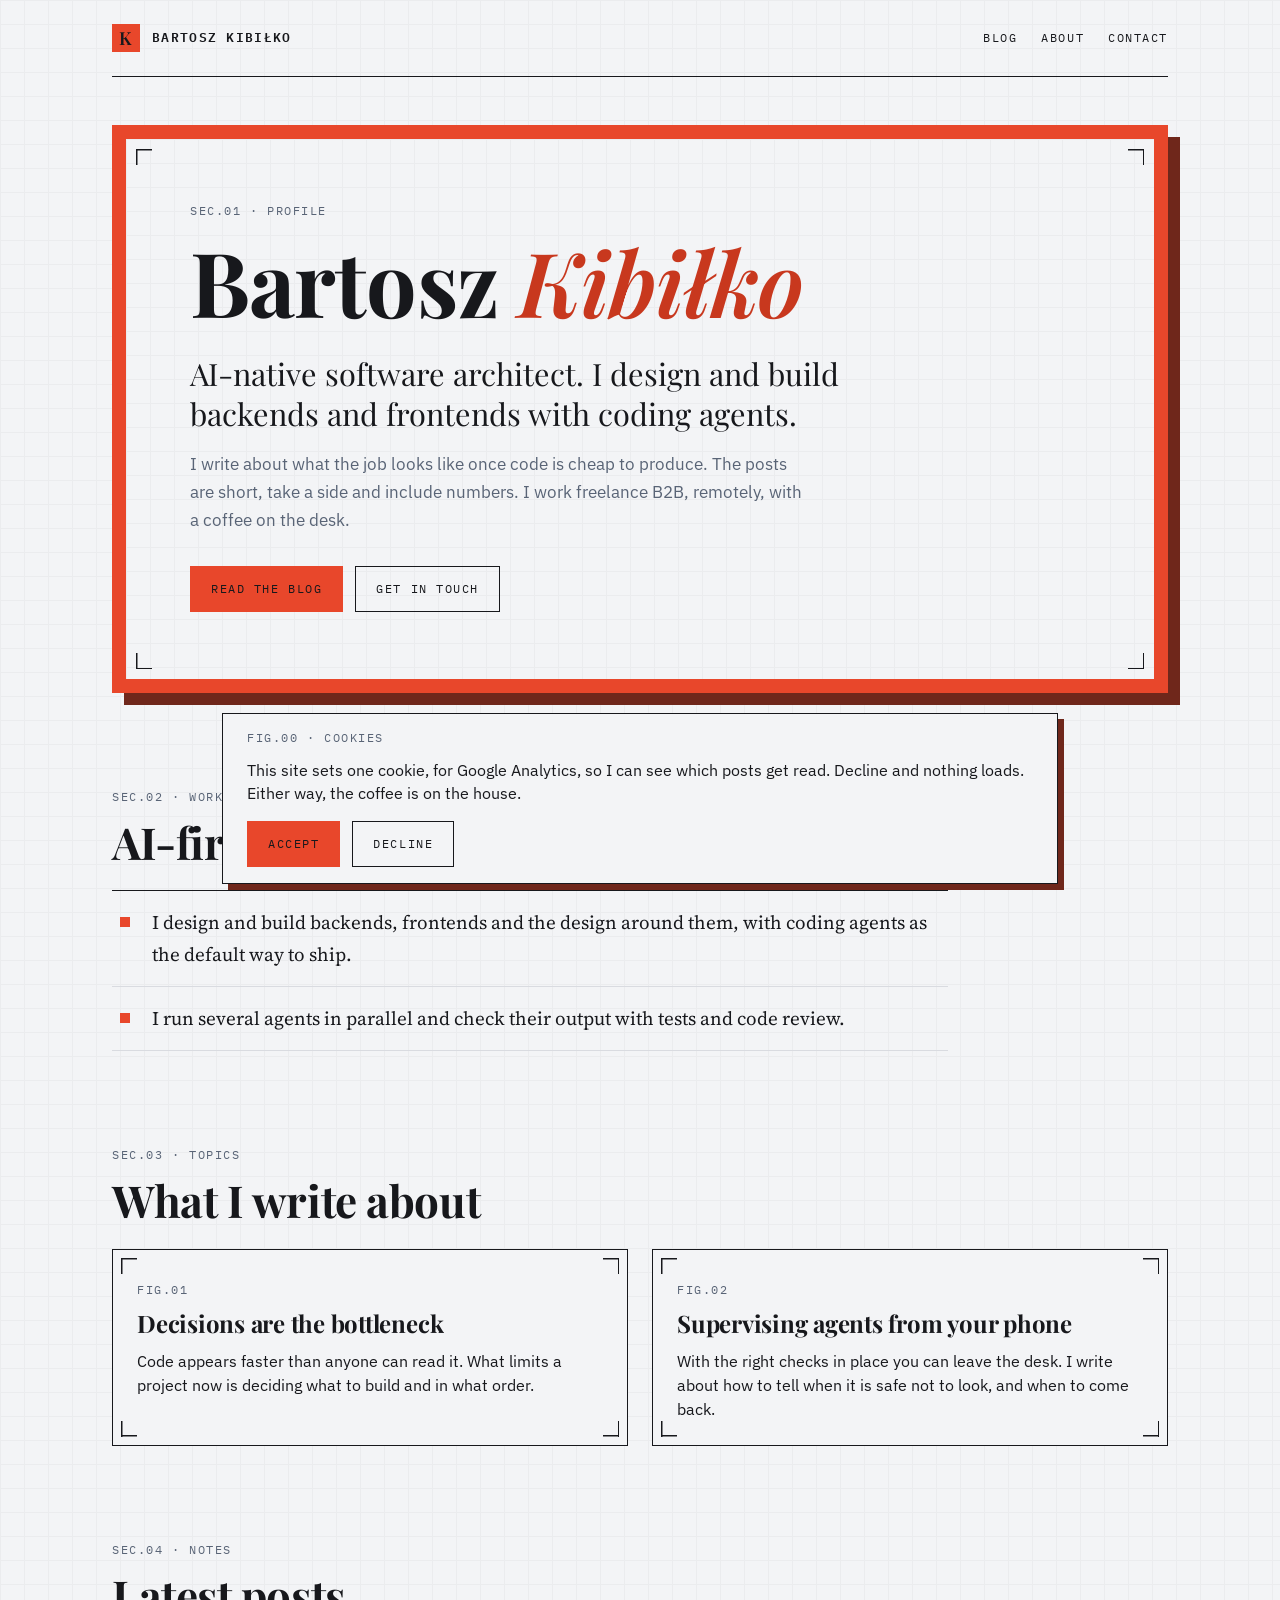
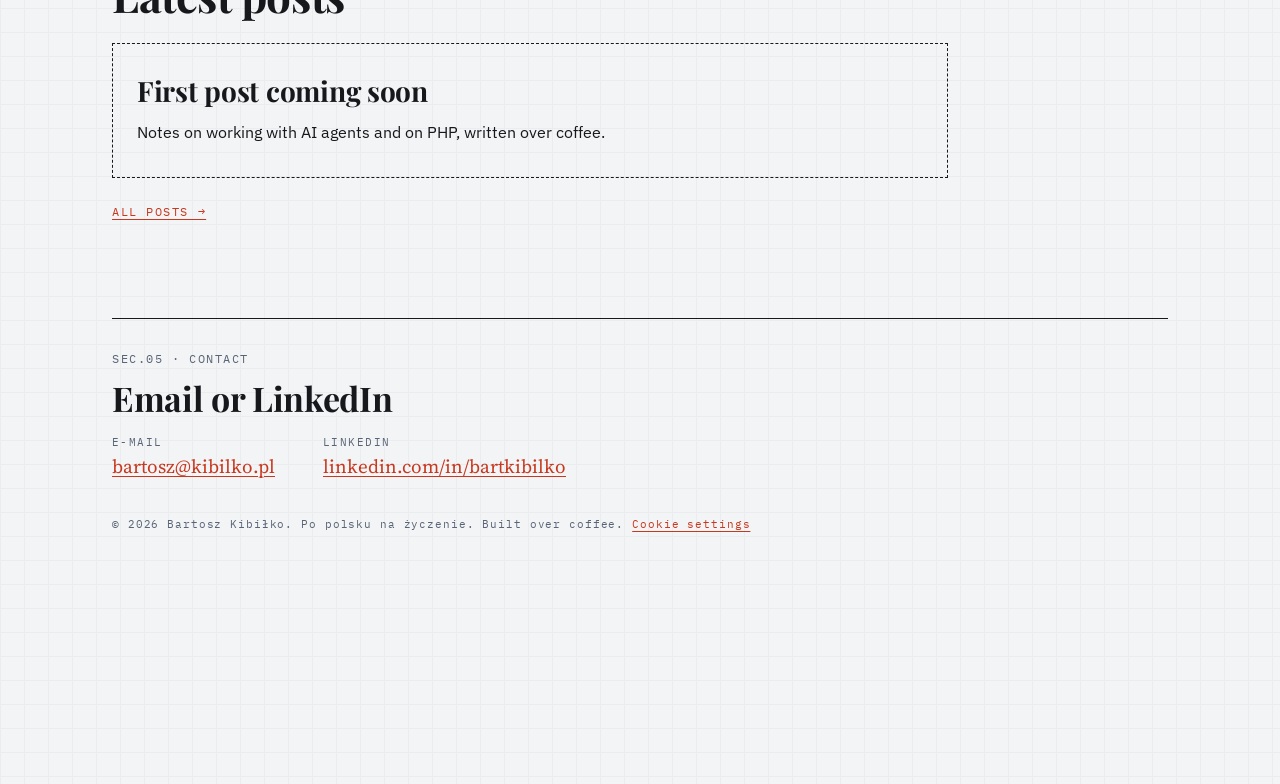
==== index.html @ e9ac9f51 "no-mistakes(review): Add frontend and UI design to JSON-LD knowsAbout" ====
<!doctype html>
<html lang="en">
<head>
<meta charset="utf-8">
<meta name="viewport" content="width=device-width, initial-scale=1">
<title>Bartosz Kibiłko, AI-native software architect</title>
<meta name="description" content="AI-native software architect. Backends, frontends and the design around them, built with coding agents since 2026. Blog on AI agents and PHP. Freelance B2B, remote.">
<link rel="canonical" href="https://www.kibilko.pl/">
<meta property="og:type" content="website">
<meta property="og:site_name" content="Bartosz Kibiłko">
<meta property="og:locale" content="en_US">
<meta property="og:title" content="Bartosz Kibiłko, AI-native software architect">
<meta property="og:description" content="AI-native software architect. Backends, frontends and the design around them, built with coding agents since 2026. Blog on AI agents and PHP. Freelance B2B, remote.">
<meta property="og:url" content="https://www.kibilko.pl/">
<meta name="twitter:card" content="summary">
<meta name="color-scheme" content="light dark">
<link rel="icon" href="favicon.ico" sizes="32x32">
<link rel="icon" href="favicon.svg" type="image/svg+xml">
<link rel="apple-touch-icon" href="apple-touch-icon.png">
<link rel="preload" href="fonts/playfairdisplay/PlayfairDisplay-VF.woff2" as="font" type="font/woff2" crossorigin>
<link rel="stylesheet" href="css/tokens.css">
<link rel="stylesheet" href="css/site.css">
<script src="js/consent.js" defer></script>
<script type="application/ld+json">
{"@context":"https://schema.org","@type":"Person","name":"Bartosz Kibiłko","url":"https://www.kibilko.pl/","jobTitle":"AI-native software architect","knowsAbout":["PHP","Backend architecture","AI agents","AI-assisted software development","Frontend development","UI design"],"knowsLanguage":["pl","en"],"sameAs":["https://www.linkedin.com/in/bartkibilko/"]}
</script>
</head>
<body class="dir-blueprint">
<a class="skip" href="#main">Skip to content</a>
<div class="page">
<header class="site-head">
  <a class="brand" href="/"><span class="brand-mark" aria-hidden="true">K</span>Bartosz Kibiłko</a>
  <nav aria-label="Main"><a href="/blog/">Blog</a><a href="/#about">About</a><a href="#contact">Contact</a></nav>
</header>

<main id="main">
  <section class="hero" id="about">
    <p class="label">SEC.01 · PROFILE</p>
    <h1>Bartosz <em>Kibiłko</em></h1>
    <p class="lede">AI-native software architect. I design and build backends and frontends with coding agents.</p>
    <p class="sub">I write about what the job looks like once code is cheap to produce. The posts are short, take a side and include numbers. I work freelance B2B, remotely, with a coffee on the desk.</p>
    <p class="actions"><a class="btn primary" href="/blog/">Read the blog</a><a class="btn" href="mailto:bartosz@kibilko.pl">Get in touch</a></p>
  </section>

  <section class="ai">
    <p class="label">SEC.02 · WORKFLOW</p>
    <h2>AI-first since 2026</h2>
    <ul class="checks"><li>I design and build backends, frontends and the design around them, with coding agents as the default way to ship.</li><li>I run several agents in parallel and check their output with tests and code review.</li></ul>
  </section>

  <section class="pillars">
    <p class="label">SEC.03 · TOPICS</p>
    <h2>What I write about</h2>
    <div class="pillar-grid">
    <article class="pillar"><p class="label">FIG.01</p><h3>Decisions are the bottleneck</h3><p>Code appears faster than anyone can read it. What limits a project now is deciding what to build and in what order.</p></article>
    <article class="pillar"><p class="label">FIG.02</p><h3>Supervising agents from your phone</h3><p>With the right checks in place you can leave the desk. I write about how to tell when it is safe not to look, and when to come back.</p></article>
    </div>
  </section>

  <section class="posts">
    <p class="label">SEC.04 · NOTES</p>
    <h2>Latest posts</h2>
    <div class="empty"><h3>First post coming soon</h3><p>Notes on working with AI agents and on PHP, written over coffee.</p></div>
    <p class="more"><a href="/blog/">All posts →</a></p>
  </section>
</main>
<footer class="site-foot" id="contact">
  <p class="label">SEC.05 · CONTACT</p>
  <h2>Email or LinkedIn</h2>
  <ul class="contact"><li><span class="k">E-mail</span><a href="mailto:bartosz@kibilko.pl">bartosz@kibilko.pl</a></li><li><span class="k">LinkedIn</span><a href="https://www.linkedin.com/in/bartkibilko/" rel="me noopener">linkedin.com/in/bartkibilko</a></li></ul>
  <p class="fine">© 2026 Bartosz Kibiłko. Po polsku na życzenie. Built over coffee.<button type="button" class="linklike" data-consent-open hidden>Cookie settings</button></p>
</footer>
</div>
</body>
</html>
---- css/tokens.css ----
/* Blueprint design tokens for kibilko.pl.
   Origin: generated from design/tokens.json in the "profil" repository (design/tokens.css),
   the single source of truth. Do not tune values here: change them upstream and
   re-import. Differences from upstream: font files are self-hosted subsetted woff2
   (Latin + Latin Extended, incl. Polish diacritics) instead of the full TTFs. */
@font-face{font-family:"Playfair Display";src:url("../fonts/playfairdisplay/PlayfairDisplay-VF.woff2") format("woff2");font-weight:400 900;font-style:normal;font-display:swap}
@font-face{font-family:"Playfair Display";src:url("../fonts/playfairdisplay/PlayfairDisplay-Italic-VF.woff2") format("woff2");font-weight:400 900;font-style:italic;font-display:swap}
@font-face{font-family:"Source Serif 4";src:url("../fonts/sourceserif4/SourceSerif4-VF.woff2") format("woff2");font-weight:200 900;font-style:normal;font-display:swap}
@font-face{font-family:"Source Serif 4";src:url("../fonts/sourceserif4/SourceSerif4-Italic-VF.woff2") format("woff2");font-weight:200 900;font-style:italic;font-display:swap}
@font-face{font-family:"IBM Plex Sans";src:url("../fonts/ibmplexsans/IBMPlexSans-VF.woff2") format("woff2");font-weight:100 700;font-style:normal;font-display:swap}
@font-face{font-family:"IBM Plex Sans";src:url("../fonts/ibmplexsans/IBMPlexSans-Italic-VF.woff2") format("woff2");font-weight:100 700;font-style:italic;font-display:swap}
@font-face{font-family:"IBM Plex Mono";src:url("../fonts/ibmplexmono/IBMPlexMono-Regular.woff2") format("woff2");font-weight:400;font-style:normal;font-display:swap}
@font-face{font-family:"IBM Plex Mono";src:url("../fonts/ibmplexmono/IBMPlexMono-Italic.woff2") format("woff2");font-weight:400;font-style:italic;font-display:swap}
@font-face{font-family:"IBM Plex Mono";src:url("../fonts/ibmplexmono/IBMPlexMono-Medium.woff2") format("woff2");font-weight:500;font-style:normal;font-display:swap}
@font-face{font-family:"IBM Plex Mono";src:url("../fonts/ibmplexmono/IBMPlexMono-SemiBold.woff2") format("woff2");font-weight:600;font-style:normal;font-display:swap}
@font-face{font-family:"IBM Plex Mono";src:url("../fonts/ibmplexmono/IBMPlexMono-Bold.woff2") format("woff2");font-weight:700;font-style:normal;font-display:swap}

:root {
  --paper:#f3f4f6;
  --ink:#17181c;
  --accent:#e8472b;
  --accent-text:#c8381e;
  --on-accent:#17181c;
  --slate:#6b7a90;
  --frame-shadow:#6f271b;
  --grid-line:#ebecee;
  --rule:#d9dbe0;
  --font-display:"Playfair Display",Georgia, serif;
  --font-body:"Source Serif 4",Georgia, serif;
  --font-mono:"IBM Plex Mono",ui-monospace, monospace;
  --font-ui:"IBM Plex Sans",system-ui, sans-serif;
  --sp-1:4px;
  --sp-2:8px;
  --sp-3:12px;
  --sp-4:16px;
  --sp-6:24px;
  --sp-8:32px;
  --sp-12:48px;
  --sp-16:64px;
  --sp-24:96px;
  --measure:680px;
  --grid:24px;
  --label-track:.13em;
  --fs-body:clamp(17px, 1.1vw + 14px, 19px);
}
@media (prefers-color-scheme: dark) {
  :root:not([data-theme=light]) {
  --paper:#14161a;
  --ink:#e9eaed;
  --accent:#ff5a3c;
  --accent-text:#ff5a3c;
  --on-accent:#17181c;
  --slate:#8a97ab;
  --frame-shadow:#3a1611;
  --grid-line:#22262d;
  --rule:#2b2f37;
  }
}
:root[data-theme=dark] {
  --paper:#14161a;
  --ink:#e9eaed;
  --accent:#ff5a3c;
  --accent-text:#ff5a3c;
  --on-accent:#17181c;
  --slate:#8a97ab;
  --frame-shadow:#3a1611;
  --grid-line:#22262d;
  --rule:#2b2f37;
}
---- css/site.css ----
/* Blueprint site components for kibilko.pl.
   Origin: design/site/site.css in the "profil" repository, plus a11y additions marked [a11y].
   Only css/tokens.css variables are used; rule: one hero colour (--accent), everything else ink or slate. */
*{box-sizing:border-box}
:root{--muted:color-mix(in srgb,var(--slate) 78%,var(--ink))} /* [a11y] slate text >= 4.5:1 on paper in both schemes */
html{-webkit-text-size-adjust:100%}
body{margin:0;background-color:var(--paper);color:var(--ink);font-family:var(--font-body);font-size:var(--fs-body);line-height:1.65;
  background-image:linear-gradient(var(--grid-line) 1px,transparent 1px),linear-gradient(90deg,var(--grid-line) 1px,transparent 1px);background-size:24px 24px}
a{color:var(--accent-text);text-decoration-thickness:1px;text-underline-offset:3px}
.page{max-width:1120px;margin:0 auto;padding:0 var(--sp-8) var(--sp-16)}
.label{font-family:var(--font-mono);font-size:12px;letter-spacing:var(--label-track);text-transform:uppercase;color:var(--muted);margin:0 0 var(--sp-3);line-height:1.4}
h1,h2,h3{font-family:var(--font-display);font-weight:700;line-height:1.1;margin:0;letter-spacing:-.01em}
h1 em,h2 em{font-style:italic;color:var(--accent-text);font-weight:600}

/* corner marks (L-shaped) — signature */
.corners,.hero,.pillar,.tldr,figure.code{position:relative}
.hero::before,.pillar::before,.tldr::before,figure.code::before{content:"";position:absolute;inset:8px;pointer-events:none;
  background:
   linear-gradient(var(--ink),var(--ink)) top left/16px 1.5px no-repeat,linear-gradient(var(--ink),var(--ink)) top left/1.5px 16px no-repeat,
   linear-gradient(var(--ink),var(--ink)) top right/16px 1.5px no-repeat,linear-gradient(var(--ink),var(--ink)) top right/1.5px 16px no-repeat,
   linear-gradient(var(--ink),var(--ink)) bottom left/16px 1.5px no-repeat,linear-gradient(var(--ink),var(--ink)) bottom left/1.5px 16px no-repeat,
   linear-gradient(var(--ink),var(--ink)) bottom right/16px 1.5px no-repeat,linear-gradient(var(--ink),var(--ink)) bottom right/1.5px 16px no-repeat}

.site-head{display:flex;justify-content:space-between;align-items:center;padding:var(--sp-6) 0;border-bottom:1px solid var(--ink);margin-bottom:var(--sp-12)}
.brand{font-family:var(--font-mono);font-size:13px;letter-spacing:.1em;text-transform:uppercase;color:var(--ink);text-decoration:none;font-weight:600;display:flex;align-items:center;gap:var(--sp-3)}
.brand-mark{display:inline-grid;place-items:center;width:28px;height:28px;background:var(--accent);color:var(--on-accent);font-family:var(--font-display);font-size:18px;text-transform:none}
.site-head nav{display:flex;gap:var(--sp-6)}
.site-head nav a{font-family:var(--font-mono);font-size:12px;letter-spacing:var(--label-track);text-transform:uppercase;color:var(--ink);text-decoration:none}
.site-head nav a:hover{color:var(--accent-text)}

.hero{background:var(--paper);border:14px solid var(--accent);box-shadow:12px 12px 0 var(--frame-shadow);padding:var(--sp-16) var(--sp-16) var(--sp-12);margin-bottom:var(--sp-24);
  background-image:linear-gradient(var(--grid-line) 1px,transparent 1px),linear-gradient(90deg,var(--grid-line) 1px,transparent 1px);background-size:24px 24px}
.hero::before{inset:10px}
.hero h1{font-size:clamp(48px,7vw,96px);margin-bottom:var(--sp-6)}
.hero .lede{font-family:var(--font-display);font-size:clamp(22px,2.4vw,32px);line-height:1.3;margin:0 0 var(--sp-4);max-width:22em}
.hero .sub{font-family:var(--font-ui);font-size:17px;color:var(--muted);max-width:36em;margin:0 0 var(--sp-8)}
.btn{display:inline-block;font-family:var(--font-mono);font-size:12px;letter-spacing:var(--label-track);text-transform:uppercase;text-decoration:none;color:var(--ink);border:1.5px solid var(--ink);padding:12px 20px;margin-right:var(--sp-3)}
.btn.primary{background:var(--accent);border-color:var(--accent);color:var(--on-accent)}

section{margin-bottom:var(--sp-24)}
section h2{font-size:clamp(30px,3.6vw,44px);margin-bottom:var(--sp-6)}
.checks{list-style:none;margin:0;padding:0;max-width:44em;border-top:1px solid var(--ink)}
.checks li{padding:var(--sp-4) 0 var(--sp-4) 40px;border-bottom:1px solid var(--rule);position:relative}
.checks li::before{content:"";position:absolute;left:8px;top:1.35em;width:10px;height:10px;background:var(--accent)}

.pillar-grid{display:grid;grid-template-columns:repeat(2,minmax(0,1fr));gap:var(--sp-6)}
.pillar{background:var(--paper);border:1px solid var(--ink);padding:var(--sp-8) var(--sp-6) var(--sp-6)}
.pillar h3{font-size:24px;text-wrap:balance;margin-bottom:var(--sp-3)}
.pillar p:last-child{font-family:var(--font-ui);font-size:15.5px;line-height:1.55;margin:0;color:var(--ink)}

.post-list{list-style:none;margin:0;padding:0;border-top:1.5px solid var(--ink)}
.post-list li a{display:grid;grid-template-columns:56px minmax(0,1fr) auto;gap:var(--sp-6);align-items:baseline;padding:var(--sp-6) 0;border-bottom:1px solid var(--rule);text-decoration:none;color:var(--ink)}
.post-list .no{font-family:var(--font-mono);font-size:13px;color:var(--accent-text);font-weight:600}
.post-list .t{font-family:var(--font-display);font-size:clamp(20px,2vw,26px);font-weight:600;line-height:1.25}
.post-list .m{font-family:var(--font-mono);font-size:12px;letter-spacing:.08em;color:var(--muted);text-transform:uppercase;white-space:nowrap}
.post-list a:hover .t{color:var(--accent-text)}

.site-foot{border-top:1.5px solid var(--ink);padding-top:var(--sp-8)}
.site-foot h2{font-size:34px;margin-bottom:var(--sp-4)}
.contact{list-style:none;margin:0 0 var(--sp-8);padding:0;display:flex;flex-wrap:wrap;gap:var(--sp-3) var(--sp-12)}
.contact .k{font-family:var(--font-mono);font-size:11px;letter-spacing:var(--label-track);text-transform:uppercase;color:var(--muted);display:block}
.fine{font-family:var(--font-mono);font-size:11px;letter-spacing:.08em;color:var(--muted);margin:0}

/* post */
.post{max-width:var(--measure);margin:0 auto}
.post-head{margin-bottom:var(--sp-8)}
.post-head h1{font-size:clamp(36px,5vw,56px);margin-bottom:var(--sp-4)}
.dek{font-family:var(--font-display);font-style:italic;font-size:22px;line-height:1.4;color:var(--ink);margin:0 0 var(--sp-4)}
.meta{display:flex;flex-wrap:wrap;gap:var(--sp-2) var(--sp-6);font-family:var(--font-mono);font-size:12px;letter-spacing:.1em;text-transform:uppercase;color:var(--muted);margin:0;padding-top:var(--sp-3);border-top:1px solid var(--ink)}
.tldr{background:var(--paper);border:1px solid var(--ink);padding:var(--sp-6) var(--sp-8);margin:0 0 var(--sp-8)}
.tldr ul{margin:0;padding-left:1.1em;font-family:var(--font-ui);font-size:16px;line-height:1.55}
.tldr li{margin-bottom:var(--sp-2)}
.tldr li::marker{color:var(--accent)}
.post h2{font-size:32px;margin:var(--sp-12) 0 var(--sp-4)}
.post p{margin:0 0 1.3em}
.fn a{font-family:var(--font-mono);font-size:.7em;text-decoration:none;padding:0 2px}
figure.code{margin:var(--sp-8) 0;background:var(--ink);color:var(--paper);padding:0}
figure.code::before{display:none}
figure.code figcaption{font-family:var(--font-mono);font-size:11px;letter-spacing:var(--label-track);text-transform:uppercase;color:color-mix(in srgb,var(--paper) 70%,var(--ink));padding:var(--sp-3) var(--sp-6);border-bottom:1px solid color-mix(in srgb,var(--paper) 78%,var(--ink));background:transparent}
figure.code pre{margin:0;padding:var(--sp-6);overflow-x:auto;font-family:var(--font-mono);font-size:14px;line-height:1.6}
blockquote.pull{margin:var(--sp-12) 0;padding:0 0 0 var(--sp-6);border-left:4px solid var(--accent)}
blockquote.pull p{font-family:var(--font-display);font-style:italic;font-size:30px;line-height:1.25;margin:0;color:var(--ink)}
.footnotes{margin-top:var(--sp-12);padding-top:var(--sp-4);border-top:1px solid var(--ink);font-family:var(--font-ui);font-size:14px;line-height:1.5;color:var(--muted)}
.footnotes ol{margin:0;padding-left:1.2em}
.footnotes .label{margin-bottom:var(--sp-2)}

@media (max-width:820px){.pillar-grid{grid-template-columns:1fr}.hero{padding:var(--sp-8) var(--sp-6)}.post-list li a{grid-template-columns:40px minmax(0,1fr)}.post-list .m{grid-column:2}}
@media print{body{background:#fff}}

.post{margin-bottom:var(--sp-16)}
h1,h2,.dek{text-wrap:balance}

/* [a11y] and site additions */
.skip{position:absolute;left:var(--sp-4);top:-100px;background:var(--ink);color:var(--paper);padding:var(--sp-2) var(--sp-4);font-family:var(--font-mono);font-size:12px;z-index:10}
.skip:focus{top:var(--sp-2)}
a:focus-visible{outline:2px solid var(--accent-text);outline-offset:3px}
.site-head{flex-wrap:wrap;gap:var(--sp-3) var(--sp-6)}
.site-head nav{flex-wrap:wrap;gap:var(--sp-2) var(--sp-6)}
.site-head nav a[aria-current="page"]{border-bottom:2px solid var(--accent);padding-bottom:2px}
.page{overflow-wrap:break-word}
.btn.primary{color:var(--on-accent)}
.btn:focus-visible{outline:2px solid var(--ink);outline-offset:3px}
.empty{border:1px dashed var(--ink);padding:var(--sp-8) var(--sp-6);max-width:44em}
.empty h3{font-size:clamp(22px,2.4vw,28px);margin-bottom:var(--sp-3)}
.empty p{margin:0 0 var(--sp-3);font-family:var(--font-ui);font-size:16px}
.empty p:last-child{margin-bottom:0}
.more{margin:var(--sp-6) 0 0;font-family:var(--font-mono);font-size:12px;letter-spacing:var(--label-track);text-transform:uppercase}
.page-title{font-size:clamp(40px,6vw,72px);margin-bottom:var(--sp-4)}
.page-lede{font-family:var(--font-display);font-size:clamp(20px,2.2vw,26px);line-height:1.35;max-width:28em;margin:0 0 var(--sp-12)}
@media (max-width:820px){.page{padding:0 var(--sp-4) var(--sp-12)}.hero{border-width:10px;box-shadow:8px 8px 0 var(--frame-shadow);margin-bottom:var(--sp-16)}section{margin-bottom:var(--sp-16)}.site-head{margin-bottom:var(--sp-8)}.btn{margin-bottom:var(--sp-3)}}
@media (max-width:420px){.hero{padding:var(--sp-6) var(--sp-4)}.contact{gap:var(--sp-4)}}
.post code{font-family:var(--font-mono);font-size:.88em}
.post time{display:inline}
button.btn{background:none;cursor:pointer;line-height:inherit}
button:focus-visible{outline:2px solid var(--ink);outline-offset:3px}
.linklike{font:inherit;letter-spacing:inherit;color:var(--accent-text);background:none;border:0;padding:0;cursor:pointer;text-decoration:underline;text-decoration-thickness:1px;text-underline-offset:3px}
.fine .linklike{margin-left:var(--sp-2)}
.consent{position:sticky;bottom:var(--sp-4);z-index:20;max-width:44em;margin:0 auto var(--sp-4);background:var(--paper);color:var(--ink);border:1.5px solid var(--ink);box-shadow:6px 6px 0 var(--frame-shadow);padding:var(--sp-4) var(--sp-6);max-height:calc(100vh - var(--sp-8));overflow-y:auto}
.consent-text{font-family:var(--font-ui);font-size:15.5px;line-height:1.5;margin:0 0 var(--sp-4)}
.consent-actions{display:flex;flex-wrap:wrap;gap:var(--sp-3);margin:0}
.consent-actions .btn{margin:0}
@media (max-width:420px){.consent{margin:0 var(--sp-2) var(--sp-2);bottom:var(--sp-2);padding:var(--sp-4)}.consent-actions .btn{flex:1 1 auto}}
@media print{.consent{display:none}}
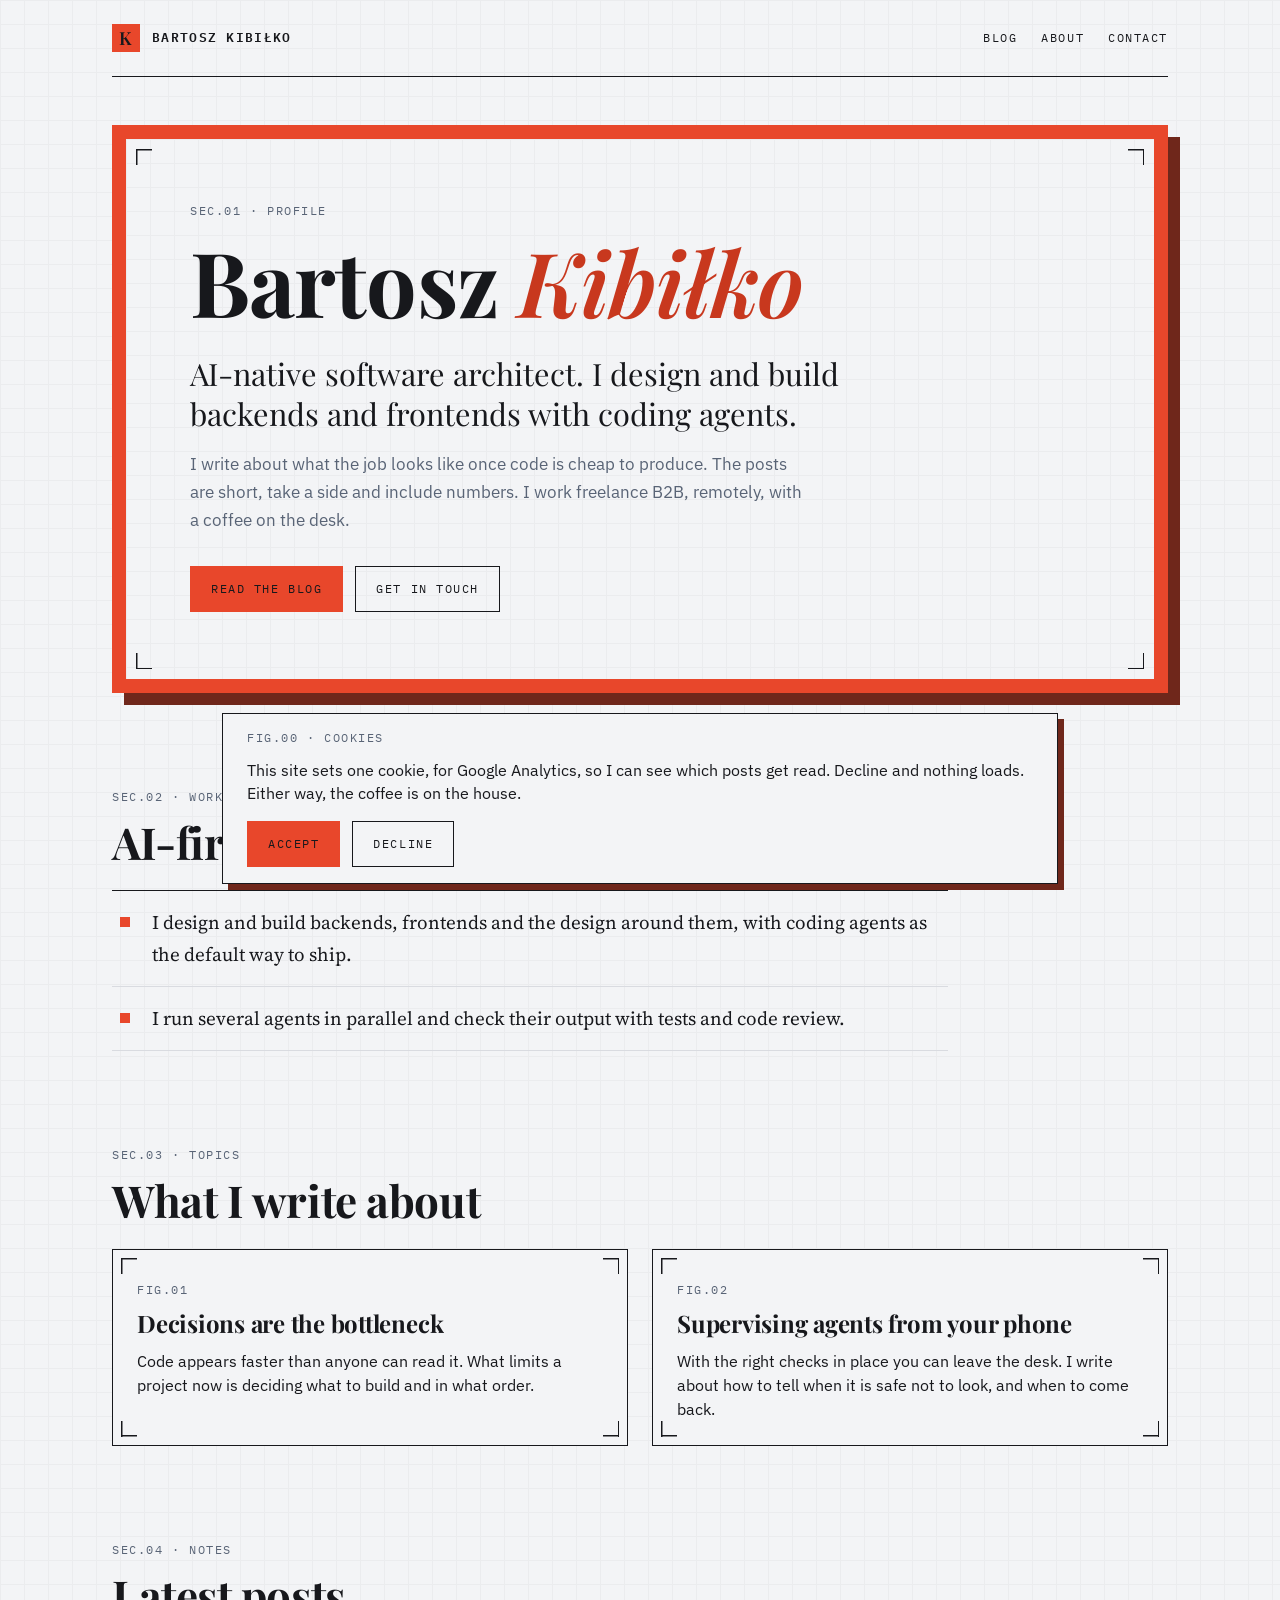
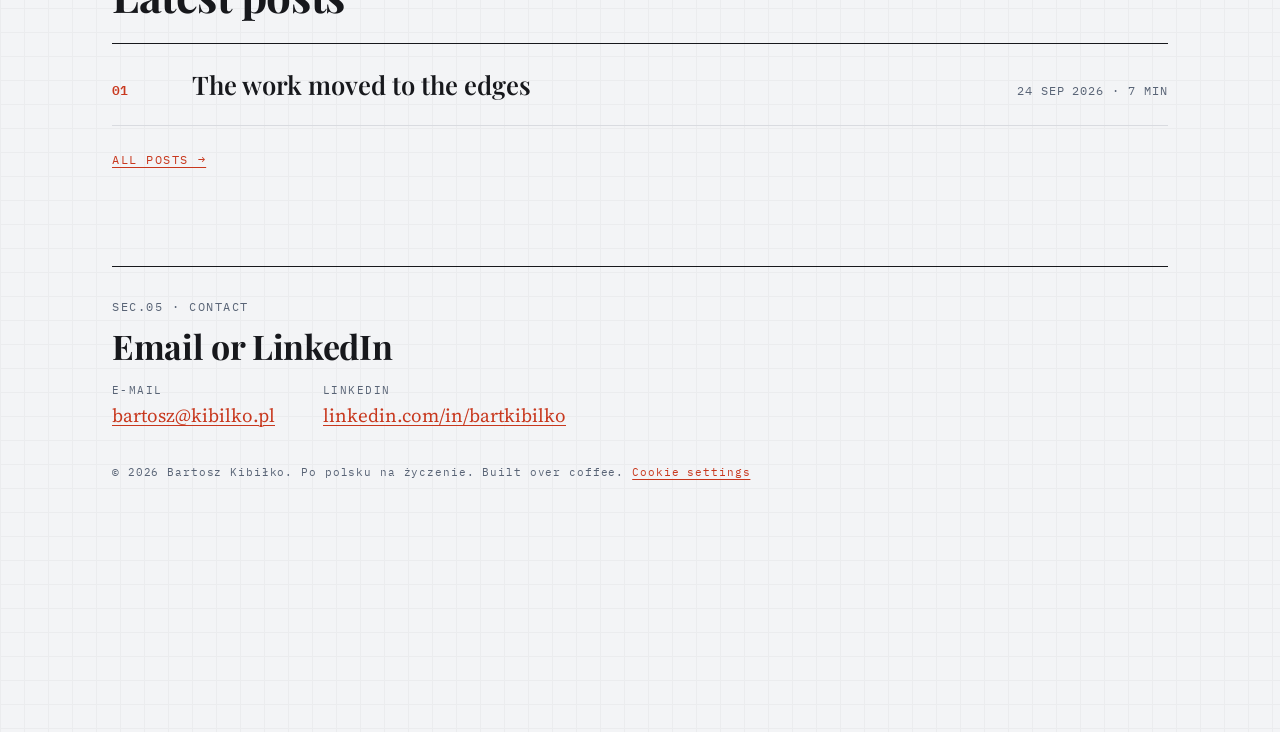
==== commit cb31ebaa: "feat: publish first blog post, The work moved to the edges" ====
--- a/index.html
+++ b/index.html
@@ -60,7 +60,7 @@
   <section class="posts">
     <p class="label">SEC.04 · NOTES</p>
     <h2>Latest posts</h2>
-    <div class="empty"><h3>First post coming soon</h3><p>Notes on working with AI agents and on PHP, written over coffee.</p></div>
+    <ol class="post-list"><li><a href="/blog/the-work-moved-to-the-edges/"><span class="no">01</span><span class="t">The work moved to the edges</span><span class="m">24 Sep 2026 · 7 min</span></a></li></ol>
     <p class="more"><a href="/blog/">All posts →</a></p>
   </section>
 </main>
--- a/css/site.css
+++ b/css/site.css
@@ -121,3 +121,10 @@
 .consent-actions .btn{margin:0}
 @media (max-width:420px){.consent{margin:0 var(--sp-2) var(--sp-2);bottom:var(--sp-2);padding:var(--sp-4)}.consent-actions .btn{flex:1 1 auto}}
 @media print{.consent{display:none}}
+
+/* post figure and sources */
+figure.fig{margin:var(--sp-8) 0}
+figure.fig .fig-svg{display:block;width:100%;height:auto;border:1px solid var(--ink)}
+figure.fig figcaption{font-family:var(--font-mono);font-size:11px;letter-spacing:.08em;line-height:1.6;text-transform:uppercase;color:var(--muted);margin-top:var(--sp-3)}
+.sources ul{margin:0;padding-left:1.2em}
+.sources li{margin-bottom:var(--sp-2)}
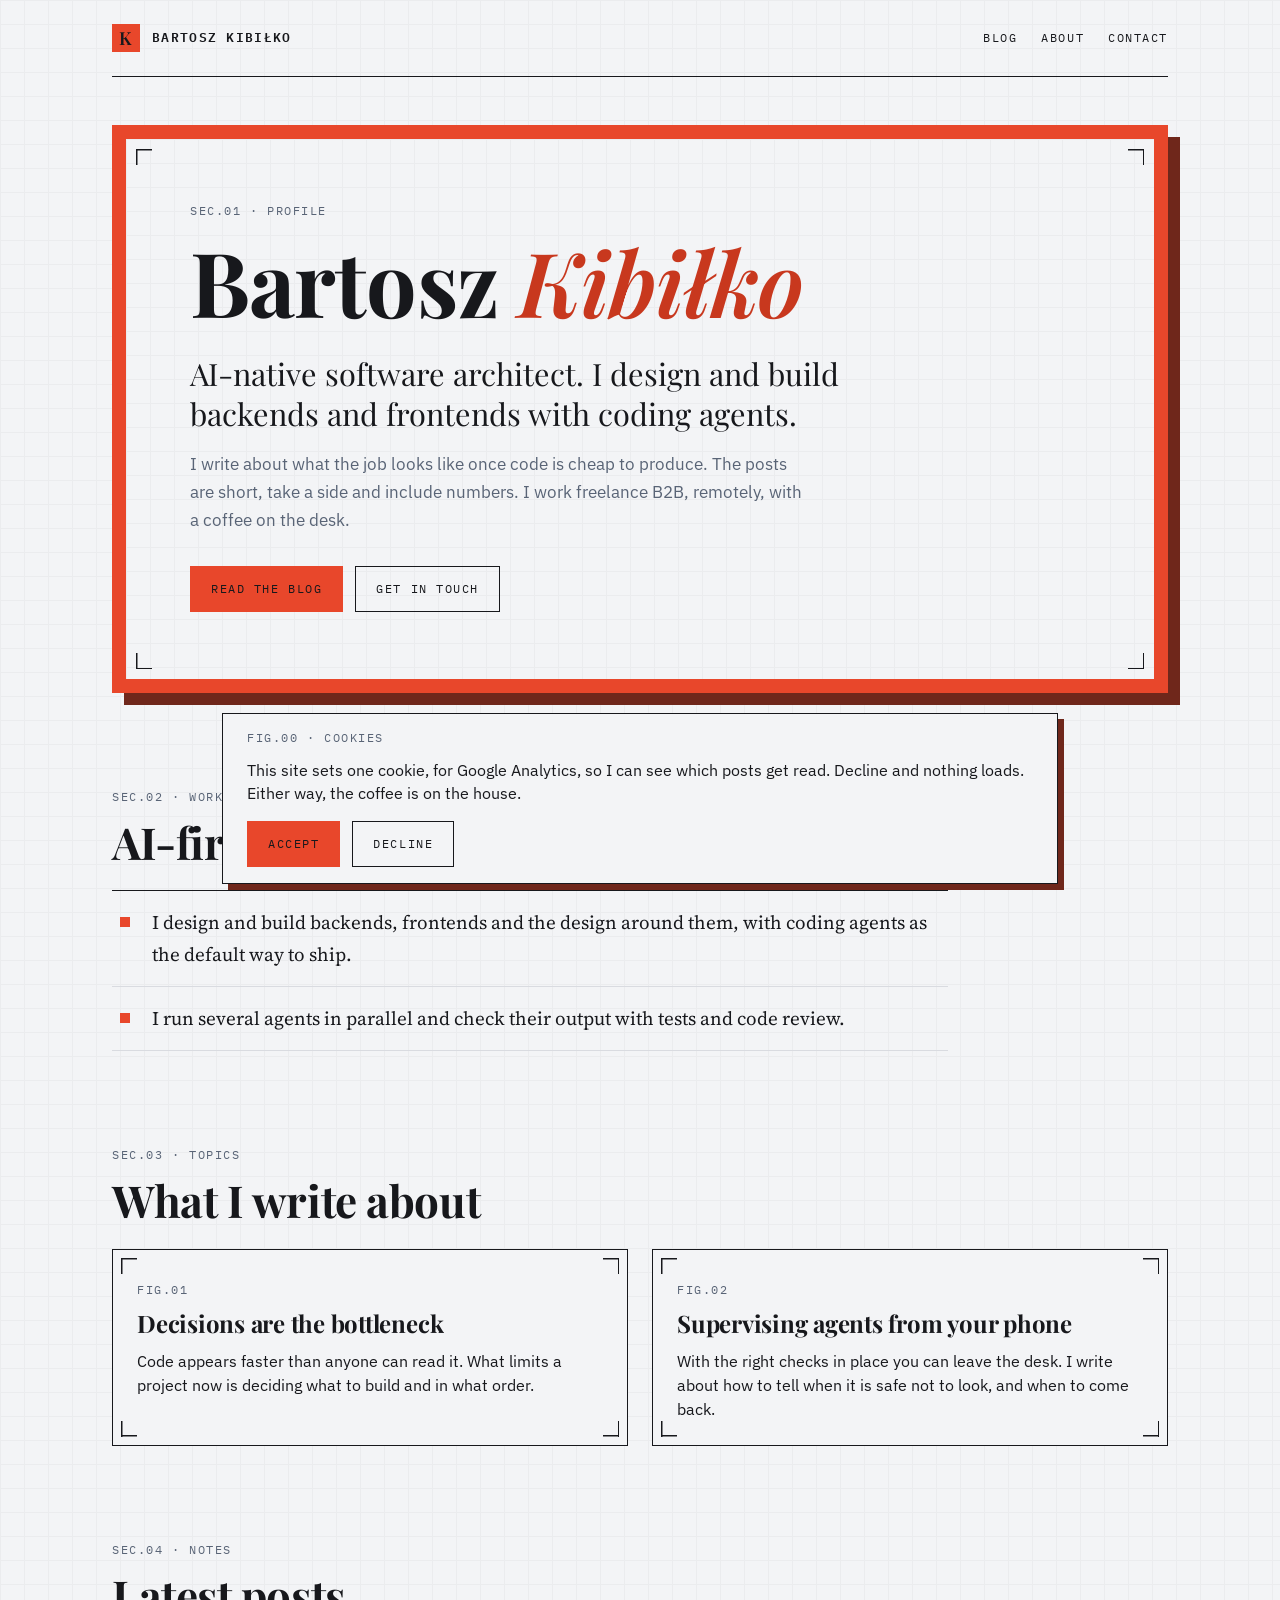
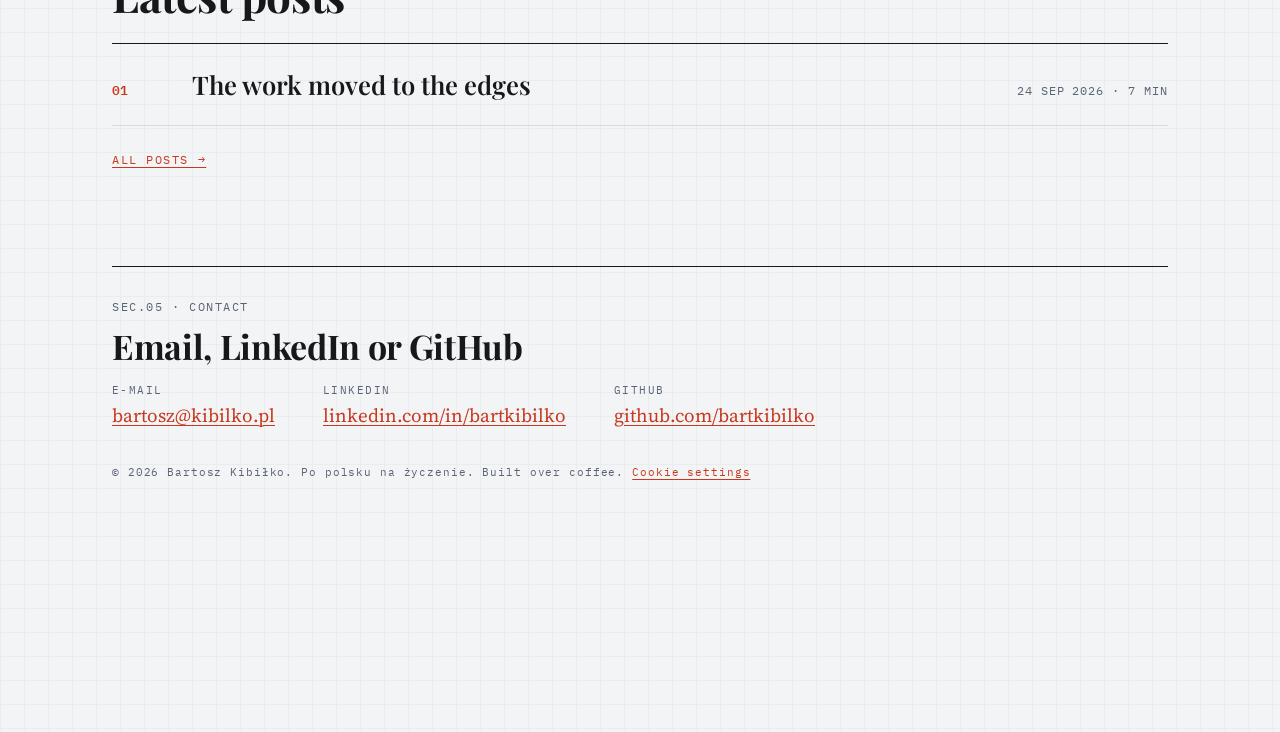
==== commit 935f7a5b: "Add GitHub link to contact footer and JSON-LD sameAs Co-Authored-By: Claude Opus 5.5 <noreply@anthro" ====
--- a/index.html
+++ b/index.html
@@ -22,7 +22,7 @@
 <link rel="stylesheet" href="css/site.css">
 <script src="js/consent.js" defer></script>
 <script type="application/ld+json">
-{"@context":"https://schema.org","@type":"Person","name":"Bartosz Kibiłko","url":"https://www.kibilko.pl/","jobTitle":"AI-native software architect","knowsAbout":["PHP","Backend architecture","AI agents","AI-assisted software development","Frontend development","UI design"],"knowsLanguage":["pl","en"],"sameAs":["https://www.linkedin.com/in/bartkibilko/"]}
+{"@context":"https://schema.org","@type":"Person","name":"Bartosz Kibiłko","url":"https://www.kibilko.pl/","jobTitle":"AI-native software architect","knowsAbout":["PHP","Backend architecture","AI agents","AI-assisted software development","Frontend development","UI design"],"knowsLanguage":["pl","en"],"sameAs":["https://www.linkedin.com/in/bartkibilko/","https://github.com/bartkibilko"]}
 </script>
 </head>
 <body class="dir-blueprint">
@@ -66,8 +66,8 @@
 </main>
 <footer class="site-foot" id="contact">
   <p class="label">SEC.05 · CONTACT</p>
-  <h2>Email or LinkedIn</h2>
-  <ul class="contact"><li><span class="k">E-mail</span><a href="mailto:bartosz@kibilko.pl">bartosz@kibilko.pl</a></li><li><span class="k">LinkedIn</span><a href="https://www.linkedin.com/in/bartkibilko/" rel="me noopener">linkedin.com/in/bartkibilko</a></li></ul>
+  <h2>Email, LinkedIn or GitHub</h2>
+  <ul class="contact"><li><span class="k">E-mail</span><a href="mailto:bartosz@kibilko.pl">bartosz@kibilko.pl</a></li><li><span class="k">LinkedIn</span><a href="https://www.linkedin.com/in/bartkibilko/" rel="me noopener">linkedin.com/in/bartkibilko</a></li><li><span class="k">GitHub</span><a href="https://github.com/bartkibilko" rel="me noopener">github.com/bartkibilko</a></li></ul>
   <p class="fine">© 2026 Bartosz Kibiłko. Po polsku na życzenie. Built over coffee.<button type="button" class="linklike" data-consent-open hidden>Cookie settings</button></p>
 </footer>
 </div>
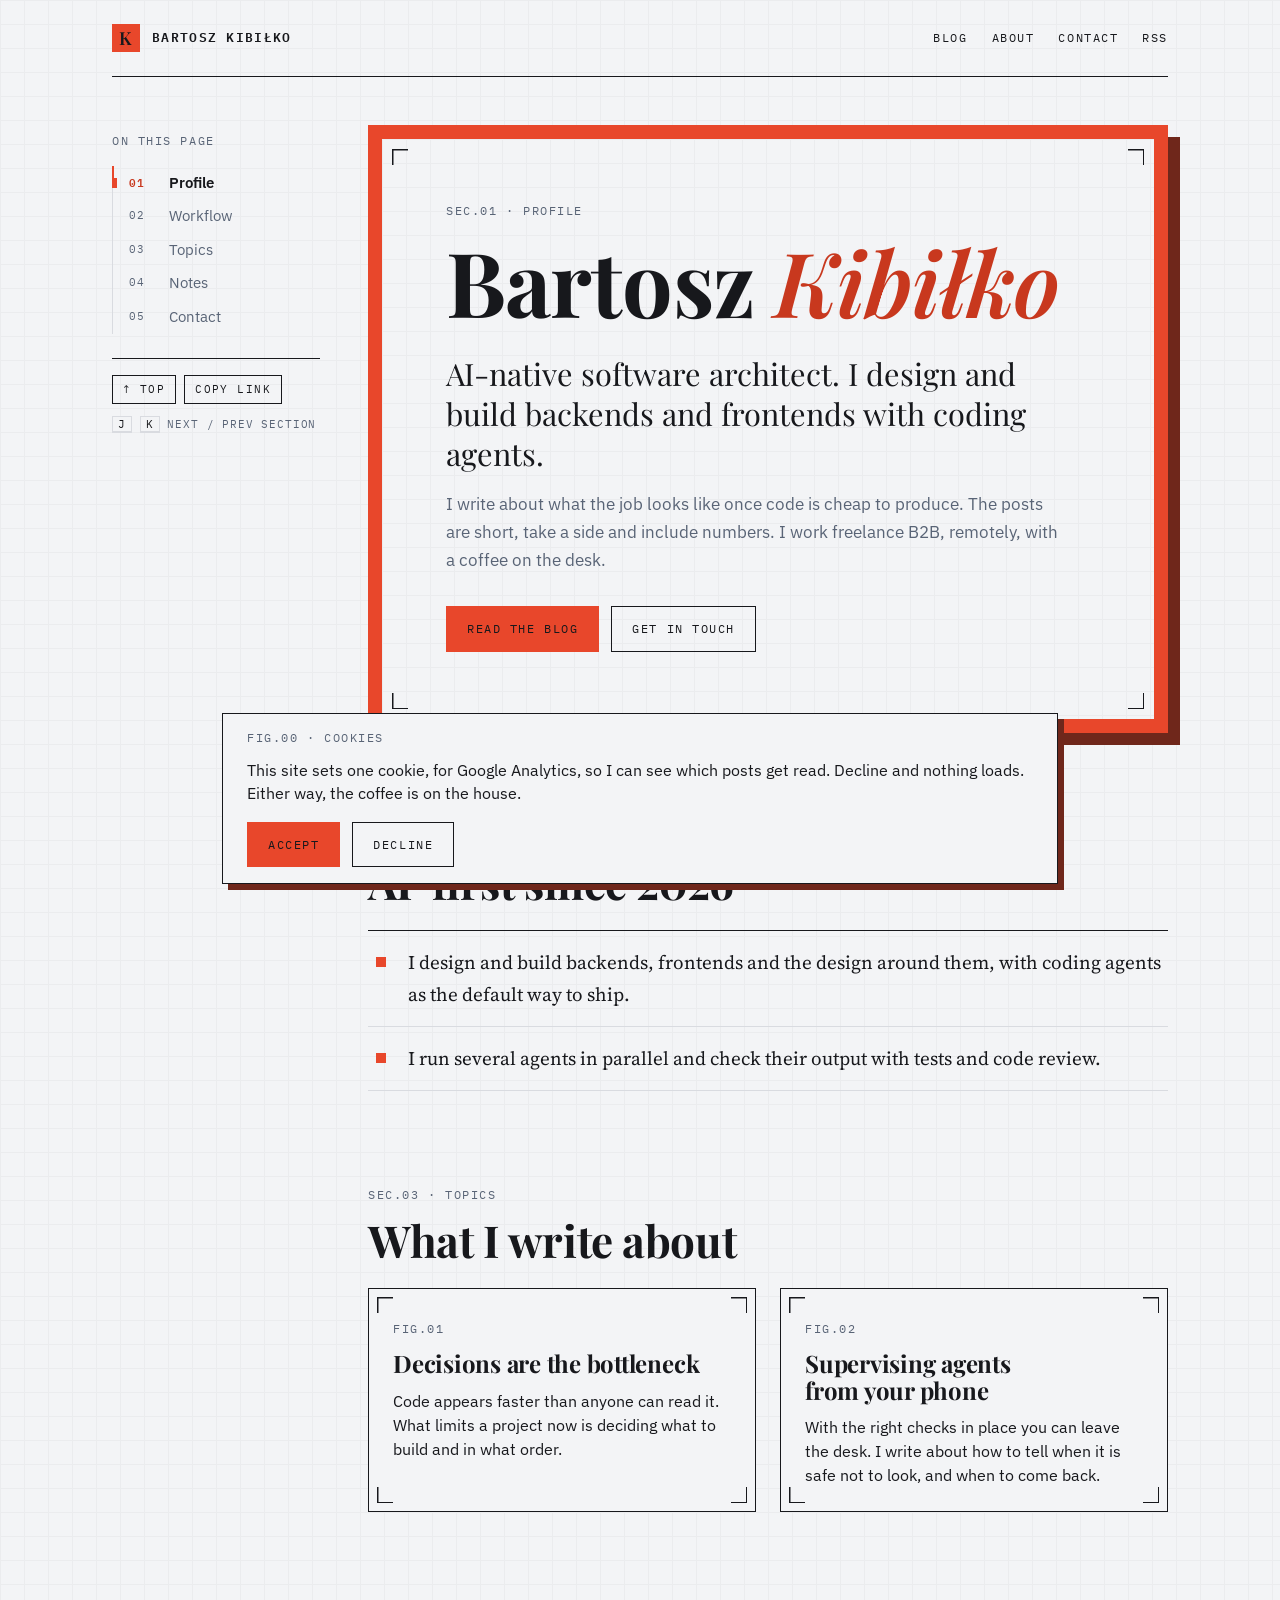
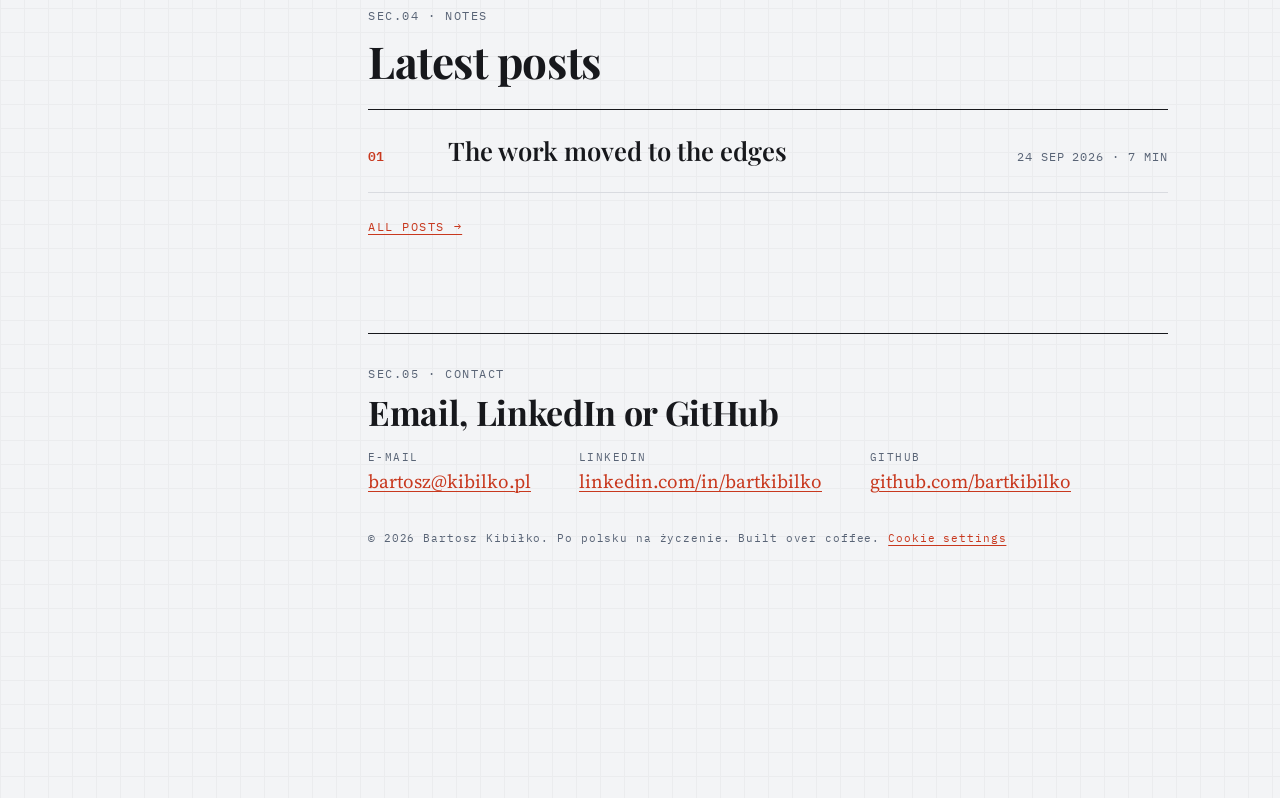
==== commit ea809192: "Add home page contents rail, clickable FIG.01 stages and an RSS feed - nav.js now also builds the ra" ====
--- a/index.html
+++ b/index.html
@@ -18,9 +18,11 @@
 <link rel="icon" href="favicon.svg" type="image/svg+xml">
 <link rel="apple-touch-icon" href="apple-touch-icon.png">
 <link rel="preload" href="fonts/playfairdisplay/PlayfairDisplay-VF.woff2" as="font" type="font/woff2" crossorigin>
-<link rel="stylesheet" href="css/tokens.css">
-<link rel="stylesheet" href="css/site.css">
-<script src="js/consent.js" defer></script>
+<link rel="alternate" type="application/rss+xml" title="Bartosz Kibiłko · Blog" href="/feed.xml">
+<link rel="stylesheet" href="css/tokens.css?v=20260925-2">
+<link rel="stylesheet" href="css/site.css?v=20260925-2">
+<script src="js/consent.js?v=20260925-2" defer></script>
+<script src="js/nav.js?v=20260925-2" defer></script>
 <script type="application/ld+json">
 {"@context":"https://schema.org","@type":"Person","name":"Bartosz Kibiłko","url":"https://www.kibilko.pl/","jobTitle":"AI-native software architect","knowsAbout":["PHP","Backend architecture","AI agents","AI-assisted software development","Frontend development","UI design"],"knowsLanguage":["pl","en"],"sameAs":["https://www.linkedin.com/in/bartkibilko/","https://github.com/bartkibilko"]}
 </script>
@@ -30,11 +32,14 @@
 <div class="page">
 <header class="site-head">
   <a class="brand" href="/"><span class="brand-mark" aria-hidden="true">K</span>Bartosz Kibiłko</a>
-  <nav aria-label="Main"><a href="/blog/">Blog</a><a href="/#about">About</a><a href="#contact">Contact</a></nav>
+  <nav aria-label="Main"><a href="/blog/">Blog</a><a href="/#about">About</a><a href="#contact">Contact</a><a href="/feed.xml">RSS</a></nav>
 </header>
 
+<div class="read read-home">
+<nav class="toc" data-toc aria-label="On this page"></nav>
+<div class="home-body">
 <main id="main">
-  <section class="hero" id="about">
+  <section class="hero" id="about" data-sec>
     <p class="label">SEC.01 · PROFILE</p>
     <h1>Bartosz <em>Kibiłko</em></h1>
     <p class="lede">AI-native software architect. I design and build backends and frontends with coding agents.</p>
@@ -42,13 +47,13 @@
     <p class="actions"><a class="btn primary" href="/blog/">Read the blog</a><a class="btn" href="mailto:bartosz@kibilko.pl">Get in touch</a></p>
   </section>
 
-  <section class="ai">
+  <section class="ai" id="workflow" data-sec>
     <p class="label">SEC.02 · WORKFLOW</p>
     <h2>AI-first since 2026</h2>
     <ul class="checks"><li>I design and build backends, frontends and the design around them, with coding agents as the default way to ship.</li><li>I run several agents in parallel and check their output with tests and code review.</li></ul>
   </section>
 
-  <section class="pillars">
+  <section class="pillars" id="topics" data-sec>
     <p class="label">SEC.03 · TOPICS</p>
     <h2>What I write about</h2>
     <div class="pillar-grid">
@@ -57,19 +62,21 @@
     </div>
   </section>
 
-  <section class="posts">
+  <section class="posts" id="notes" data-sec>
     <p class="label">SEC.04 · NOTES</p>
     <h2>Latest posts</h2>
     <ol class="post-list"><li><a href="/blog/the-work-moved-to-the-edges/"><span class="no">01</span><span class="t">The work moved to the edges</span><span class="m">24 Sep 2026 · 7 min</span></a></li></ol>
     <p class="more"><a href="/blog/">All posts →</a></p>
   </section>
 </main>
-<footer class="site-foot" id="contact">
+<footer class="site-foot" id="contact" data-sec>
   <p class="label">SEC.05 · CONTACT</p>
   <h2>Email, LinkedIn or GitHub</h2>
   <ul class="contact"><li><span class="k">E-mail</span><a href="mailto:bartosz@kibilko.pl">bartosz@kibilko.pl</a></li><li><span class="k">LinkedIn</span><a href="https://www.linkedin.com/in/bartkibilko/" rel="me noopener">linkedin.com/in/bartkibilko</a></li><li><span class="k">GitHub</span><a href="https://github.com/bartkibilko" rel="me noopener">github.com/bartkibilko</a></li></ul>
   <p class="fine">© 2026 Bartosz Kibiłko. Po polsku na życzenie. Built over coffee.<button type="button" class="linklike" data-consent-open hidden>Cookie settings</button></p>
 </footer>
 </div>
+</div>
+</div>
 </body>
 </html>
--- a/css/site.css
+++ b/css/site.css
@@ -128,3 +128,71 @@
 figure.fig figcaption{font-family:var(--font-mono);font-size:11px;letter-spacing:.08em;line-height:1.6;text-transform:uppercase;color:var(--muted);margin-top:var(--sp-3)}
 .sources ul{margin:0;padding-left:1.2em}
 .sources li{margin-bottom:var(--sp-2)}
+
+/* post navigation: contents rail, sticky strip with progress, mobile contents sheet (js/nav.js) */
+:root{--strip-h:52px;--nav-css:1} /* --nav-css: js/nav.js checks it so a stale cached site.css never gets an unstyled rail */
+html{scroll-behavior:smooth}
+@media (prefers-reduced-motion:reduce){html{scroll-behavior:auto}}
+.post h2,.post-head{scroll-margin-top:calc(var(--strip-h) + var(--sp-8))}
+.post h2{position:relative}
+.read{display:grid;grid-template-columns:232px minmax(0,var(--measure));gap:var(--sp-16);justify-content:center;align-items:start}
+.read .post{margin:0 0 var(--sp-16)}
+.toc{position:sticky;top:calc(var(--strip-h) + var(--sp-6));max-height:calc(100vh - var(--strip-h) - var(--sp-12));overflow:auto;padding:var(--sp-2) 0 var(--sp-4);font-family:var(--font-ui)}
+.toc:empty{visibility:hidden}
+.toc .label{margin-bottom:var(--sp-4)}
+.toc-track{position:relative}
+.toc ol{list-style:none;margin:0;padding:0;border-left:1px solid var(--rule)}
+.toc-fill{position:absolute;z-index:1;left:-1px;top:0;width:3px;height:0;background:var(--accent)}
+.toc li a{display:grid;grid-template-columns:32px minmax(0,1fr);column-gap:var(--sp-2);padding:7px 0 7px var(--sp-4);text-decoration:none;color:var(--muted);font-size:14.5px;line-height:1.35;position:relative}
+.toc li a .n{font-family:var(--font-mono);font-size:11px;letter-spacing:.06em;padding-top:2px}
+.toc li a .m{grid-column:2;font-family:var(--font-mono);font-size:10.5px;letter-spacing:.08em;text-transform:uppercase;margin-top:2px}
+.toc li a:hover{color:var(--ink)}
+.toc li a.done{color:color-mix(in srgb,var(--muted) 80%,var(--paper))}
+.toc li a.on{color:var(--ink);font-weight:600}
+.toc li a.on::before{content:"";position:absolute;z-index:2;left:-6px;top:12px;width:10px;height:10px;background:var(--accent)}
+.toc li a.on .n{color:var(--accent-text)}
+.toc-foot{margin-top:var(--sp-6);padding-top:var(--sp-4);border-top:1px solid var(--ink);display:grid;gap:var(--sp-3)}
+.toc-stat{font-family:var(--font-mono);font-size:11px;letter-spacing:var(--label-track);text-transform:uppercase;color:var(--muted);font-variant-numeric:tabular-nums;margin:0}
+.toc-stat b{color:var(--ink);font-weight:600}
+.toc-actions{display:flex;flex-wrap:wrap;gap:var(--sp-2)}
+.mini{font-family:var(--font-mono);font-size:11px;letter-spacing:var(--label-track);text-transform:uppercase;color:var(--ink);background:none;border:1px solid var(--ink);padding:6px 10px;cursor:pointer;text-decoration:none;line-height:1.4}
+.mini:hover{background:var(--ink);color:var(--paper)}
+.keys{font-family:var(--font-mono);font-size:10.5px;letter-spacing:.08em;text-transform:uppercase;color:var(--muted);margin:0}
+kbd{font-family:var(--font-mono);font-size:10.5px;border:1px solid var(--rule);border-bottom-width:2px;padding:0 5px;color:var(--ink);background:var(--paper)}
+.strip{position:fixed;left:0;right:0;top:0;z-index:30;padding-top:env(safe-area-inset-top,0px);background:var(--paper);border-bottom:1px solid var(--ink);transform:translateY(-110%);transition:transform .2s ease}
+.strip.show{transform:none}
+.strip-in{max-width:1120px;margin:0 auto;padding:0 var(--sp-8);height:var(--strip-h);display:flex;align-items:center;gap:var(--sp-4)}
+.strip .brand-mark{flex:none;text-decoration:none;width:26px;height:26px;font-size:16px}
+.strip-title{min-width:0;flex:1;display:flex;align-items:baseline;gap:var(--sp-3);white-space:nowrap;overflow:hidden;margin:0}
+.strip-title .post-t{font-family:var(--font-display);font-weight:700;font-size:16px;overflow:hidden;text-overflow:ellipsis}
+.strip-title .sec{font-family:var(--font-mono);font-size:11px;letter-spacing:var(--label-track);text-transform:uppercase;color:var(--accent-text);overflow:hidden;text-overflow:ellipsis}
+.strip-pct{font-family:var(--font-mono);font-size:11px;letter-spacing:.08em;color:var(--muted);font-variant-numeric:tabular-nums;flex:none}
+.strip-bar{position:absolute;left:0;bottom:-1px;height:2px;width:0;background:var(--accent)}
+.toc-btn{display:none}
+.sheet{position:fixed;left:0;right:0;top:calc(env(safe-area-inset-top,0px) + var(--strip-h));z-index:29;background:var(--paper);border-bottom:1.5px solid var(--ink);box-shadow:0 4px 0 var(--frame-shadow);padding:var(--sp-4) var(--sp-4) var(--sp-6);max-height:70vh;overflow:auto}
+.sheet .toc{position:static;max-height:none;overflow:visible;padding:0}
+.hlink{position:absolute;left:-1.1em;top:0;font-family:var(--font-mono);font-size:.6em;line-height:1.9;color:var(--accent-text);text-decoration:none;opacity:0;padding-right:.3em}
+.post h2:hover .hlink,.hlink:focus-visible{opacity:1}
+.post-end{display:grid;grid-template-columns:1fr 1fr;border:1px solid var(--ink);margin-top:var(--sp-12)}
+.post-end a{display:block;padding:var(--sp-6);text-decoration:none;color:var(--ink)}
+.post-end a+a{border-left:1px solid var(--ink);text-align:right}
+.post-end .label{margin-bottom:var(--sp-2)}
+.post-end .t{font-family:var(--font-display);font-size:20px;font-weight:700;line-height:1.25}
+.post-end a:hover .t{color:var(--accent-text)}
+.toast{position:fixed;left:50%;bottom:calc(env(safe-area-inset-bottom,0px) + var(--sp-6));transform:translateX(-50%);z-index:40;background:var(--ink);color:var(--paper);font-family:var(--font-mono);font-size:12px;letter-spacing:.08em;text-transform:uppercase;padding:var(--sp-2) var(--sp-4);max-width:calc(100vw - var(--sp-8));overflow-wrap:anywhere}
+@media (prefers-reduced-motion:reduce){.strip{transition:none}}
+@media (max-width:1099px){.read{grid-template-columns:minmax(0,var(--measure));gap:0}.read>.toc{display:none}.toc-btn{display:inline-flex;flex:none}.strip-in{padding:0 var(--sp-4)}}
+@media (max-width:560px){.strip-title .post-t{display:none}.post-end{grid-template-columns:1fr}.post-end a+a{border-left:0;border-top:1px solid var(--ink);text-align:left}.hlink{display:none}}
+@media print{.toc,.strip,.sheet,.toast,.post-end{display:none!important}.read{display:block}}
+
+/* home page: the same contents rail, built from the sections marked data-sec */
+[data-sec],.post [id]{scroll-margin-top:calc(var(--strip-h) + var(--sp-8))}
+.read-home{grid-template-columns:208px minmax(0,1fr);gap:var(--sp-12);justify-content:stretch}
+.read-home>.toc{top:calc(var(--strip-h) + var(--sp-6))}
+@media (max-width:1099px){.read-home{grid-template-columns:minmax(0,1fr)}}
+
+/* FIG.01: a stage selected in the figure highlights its paragraph */
+.post p:target{animation:stage-flash 2.4s ease-out}
+@keyframes stage-flash{0%,35%{background:color-mix(in srgb,var(--accent) 16%,transparent);box-shadow:-12px 0 0 color-mix(in srgb,var(--accent) 16%,transparent),12px 0 0 color-mix(in srgb,var(--accent) 16%,transparent)}100%{background:transparent;box-shadow:none}}
+@media (prefers-reduced-motion:reduce){.post p:target{animation:none;outline:2px solid var(--accent);outline-offset:6px}}
+.subscribe{margin:calc(-1 * var(--sp-8)) 0 var(--sp-12)}
